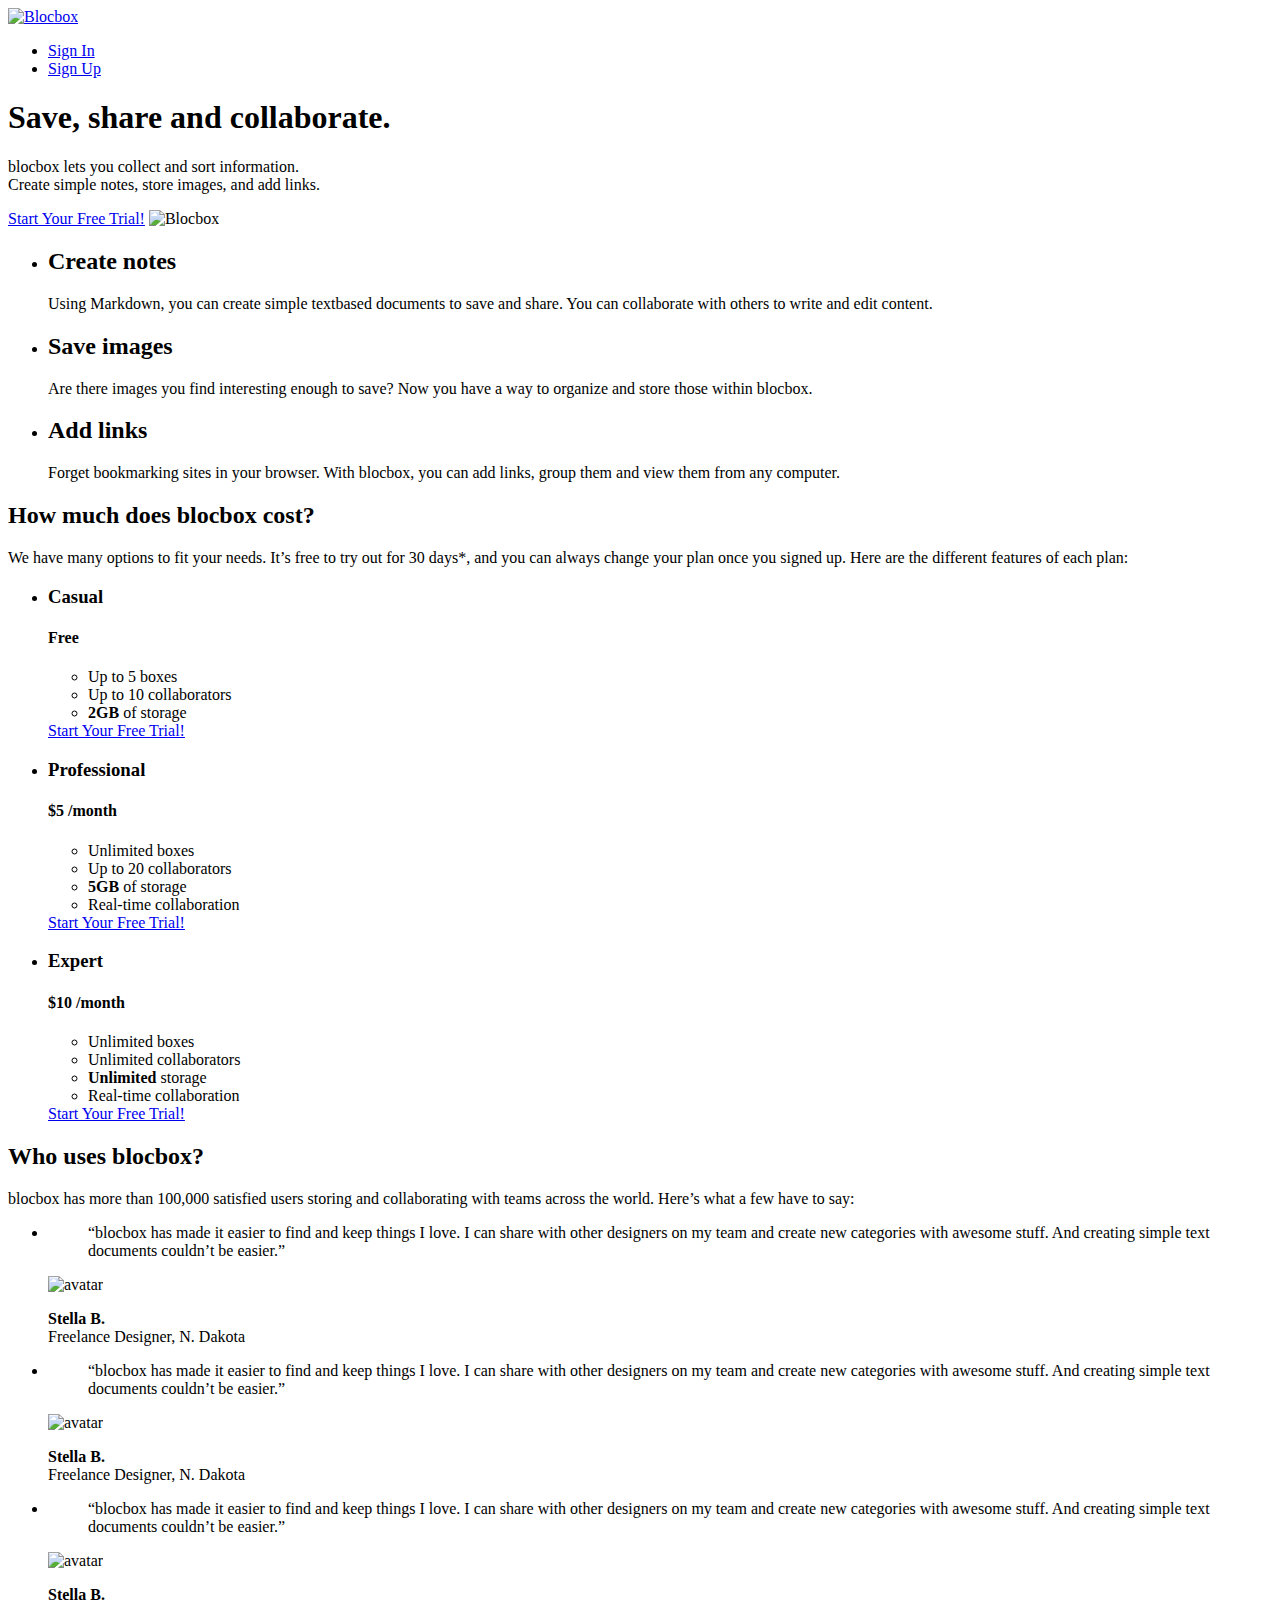
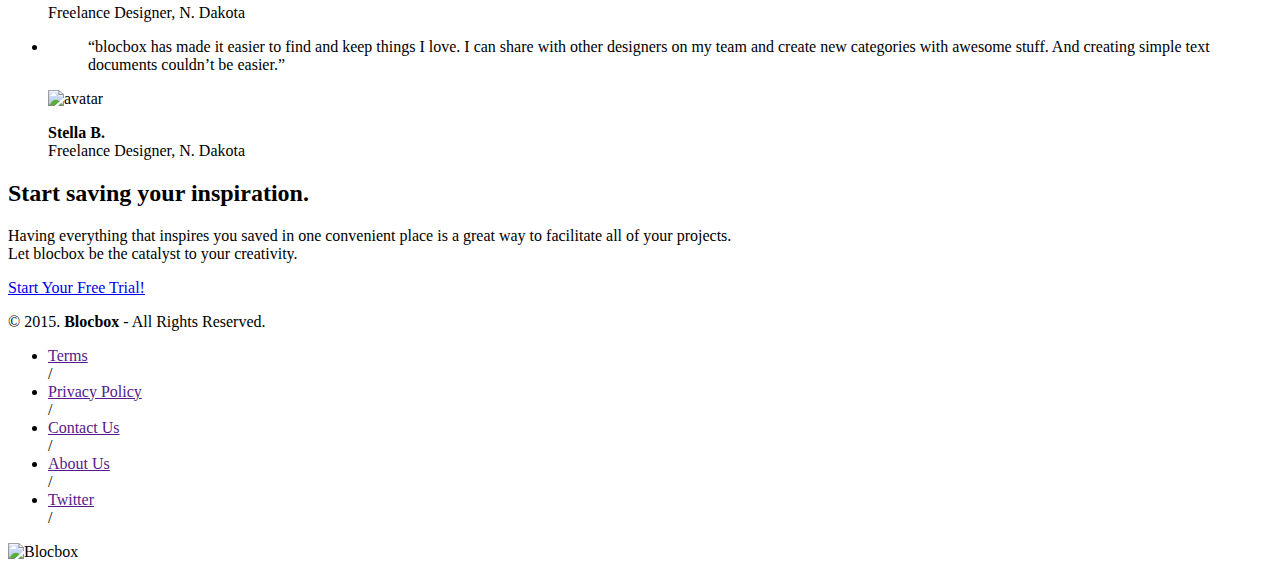
==== index.html @ 2944834a "Homepage HTML completed" ====
<!DOCTYPE html>
<html lang="en-us">
<head>
  <meta http-equiv="X-UA-Compatible" content="IE=Edge">
  <meta name="viewport" content="width=device-width, initial-scale=1">
  <meta charset="utf-8">
  <title>Save, share and collaborate | Blocbox</title>

  <!-- Google Fonts -->
  <link href="https://fonts.googleapis.com/css?family=Lato|Varela+Round" rel="stylesheet">
</head>
<body>
<!-- Hero -->
<header>
  <nav class="container">
    <div class="one-half">
      <a href="index.html" class="site-logo"><img src="images/site-logo.png" alt="Blocbox" /></a>
    </div>
    <div class="one-half">
      <ul>
        <li><a href="signin.html">Sign In</a></li>
        <li class="btn-outline"><a href="signup.html">Sign Up</a></li>
      </ul>
    </div>
  </nav>
 <div class="container hero">
  <h1>Save, share and collaborate.</h1>
  <p>blocbox lets you collect and sort information.<br/>Create simple notes, store images, and add links.</p>
  <a href="signup.html" class="btn">Start Your Free Trial!</a>
  <img src="images/dashboard.png" alt="Blocbox" />
</div>
</header>
<main role="main">

  <!-- Benefits -->
  <section class="benefits">
    <ul class="container">
      <li class="one-third">
        <h2>Create notes</h2>
        <p>Using Markdown, you can create simple textbased documents to save and share. You can collaborate with others to write and edit content.</p>
      </li>
      <li class="one-third">
        <h2>Save images</h2>
        <p>Are there images you find interesting enough to save? Now you have a way to organize and store those within blocbox.</p>
      </li>
      <li class="one-third">
        <h2>Add links</h2>
        <p>Forget bookmarking sites in your browser. With blocbox, you can add links, group them and view them from any computer.</p>
      </li>
    </ul>
  </section>

<!-- Pricing -->
<section class="pricing">
  <div class="container">
    <h2>How much does blocbox cost?</h2>
    <p>We have many options to fit your needs. It’s free to try out for 30 days*, and you can always change your plan once you signed up. Here are the different features of each plan:</p>
  </div>
  <ul class="container">
    <li class="one-third">
      <div class="box">
        <h3>Casual</h3>
        <h4>Free</h4>
        <ul>
          <li>Up to 5 boxes</li>
          <li>Up to 10 collaborators</li>
          <li><strong>2GB</strong> of storage</li>
        </ul>
        <a href="signup.html" class="btn">Start Your Free Trial!</a>
      </div>
    </li>
    <li class="one-third">
   <div class="box middle">
     <h3>Professional</h3>
     <h4><span>$</span>5 <span class="month">/month</span></h4>
     <ul>
       <li>Unlimited boxes</li>
       <li>Up to 20 collaborators</li>
       <li><strong>5GB</strong> of storage</li>
       <li>Real-time collaboration</li>
     </ul>
     <a href="signup.html" class="btn">Start Your Free Trial!</a>
   </div>
 </li>
 <li class="one-third">
   <div class="box">
     <h3>Expert</h3>
     <h4><span>$</span>10 <span class="month">/month</span></h4>
     <ul>
       <li>Unlimited boxes</li>
       <li>Unlimited collaborators</li>
       <li><strong>Unlimited</strong> storage</li>
       <li>Real-time collaboration</li>
     </ul>
     <a href="signup.html" class="btn">Start Your Free Trial!</a>
   </div>
 </li>
  </ul>
      </section>

<!-- Testimonials -->
<section class="testimonials">
  <div class="container">
    <h2>Who uses blocbox?</h2>
    <p>blocbox has more than 100,000 satisfied users storing and collaborating with teams across the world. Here’s what a few have to say:</p>
  </div>
  <ul class="container">
    <li class="one-fourth">
      <blockquote>“blocbox has made it easier to find and keep things I love. I can share with other designers on my team and create new categories with awesome stuff. And creating simple text documents couldn’t be easier.”</blockquote>
      <img src="https://s3.amazonaws.com/uifaces/faces/twitter/jsa/128.jpg" alt="avatar">
      <p class="name"><strong>Stella B.</strong><br/>Freelance Designer, N. Dakota</p>
    </li>
    <li class="one-fourth">
      <blockquote>“blocbox has made it easier to find and keep things I love. I can share with other designers on my team and create new categories with awesome stuff. And creating simple text documents couldn’t be easier.”</blockquote>
      <img src="https://s3.amazonaws.com/uifaces/faces/twitter/jsa/128.jpg" alt="avatar">
      <p class="name"><strong>Stella B.</strong><br/>Freelance Designer, N. Dakota</p>
    </li>
    <li class="one-fourth">
      <blockquote>“blocbox has made it easier to find and keep things I love. I can share with other designers on my team and create new categories with awesome stuff. And creating simple text documents couldn’t be easier.”</blockquote>
      <img src="https://s3.amazonaws.com/uifaces/faces/twitter/jsa/128.jpg" alt="avatar">
      <p class="name"><strong>Stella B.</strong><br/>Freelance Designer, N. Dakota</p>
    </li>
    <li class="one-fourth">
      <blockquote>“blocbox has made it easier to find and keep things I love. I can share with other designers on my team and create new categories with awesome stuff. And creating simple text documents couldn’t be easier.”</blockquote>
      <img src="https://s3.amazonaws.com/uifaces/faces/twitter/jsa/128.jpg" alt="avatar">
      <p class="name"><strong>Stella B.</strong><br/>Freelance Designer, N. Dakota</p>
    </li>
  </ul>
</section>

<!-- Call to Action -->
<section class="call to action">
  <div class="container">
    <h2>Start saving your inspiration.</h2>
    <p>Having everything that inspires you saved in one convenient place is a great way to facilitate all of your projects. <br/>Let blocbox be the catalyst to your creativity.</p>
  </div>
  <a href="signup.html" class="btn">Start Your Free Trial!</a>
</section>
</main>

<!-- Footer -->
<footer>
  <div class="container footer-nav-block">
    <div class="left-footer-block one-third">
      <p class="copyright-block">&copy; 2015. <strong>Blocbox</strong> - All Rights Reserved.</p>
    </div>
    <nav class="link-block middle-footer-block one-third">
      <ul>
        <li><a href="">Terms</a></li> /
        <li><a href="">Privacy Policy</a></li> /
        <li><a href="">Contact Us</a></li> /
        <li><a href="">About Us</a></li> /
        <li><a href="">Twitter</a></li> /
      </ul>
    </nav>
    <div class="right-footer-block one-third">
      <img class="logo" src="images/site-logo.png" alt="Blocbox" />
    </div>
  </div>
</footer>
</body>
</html>
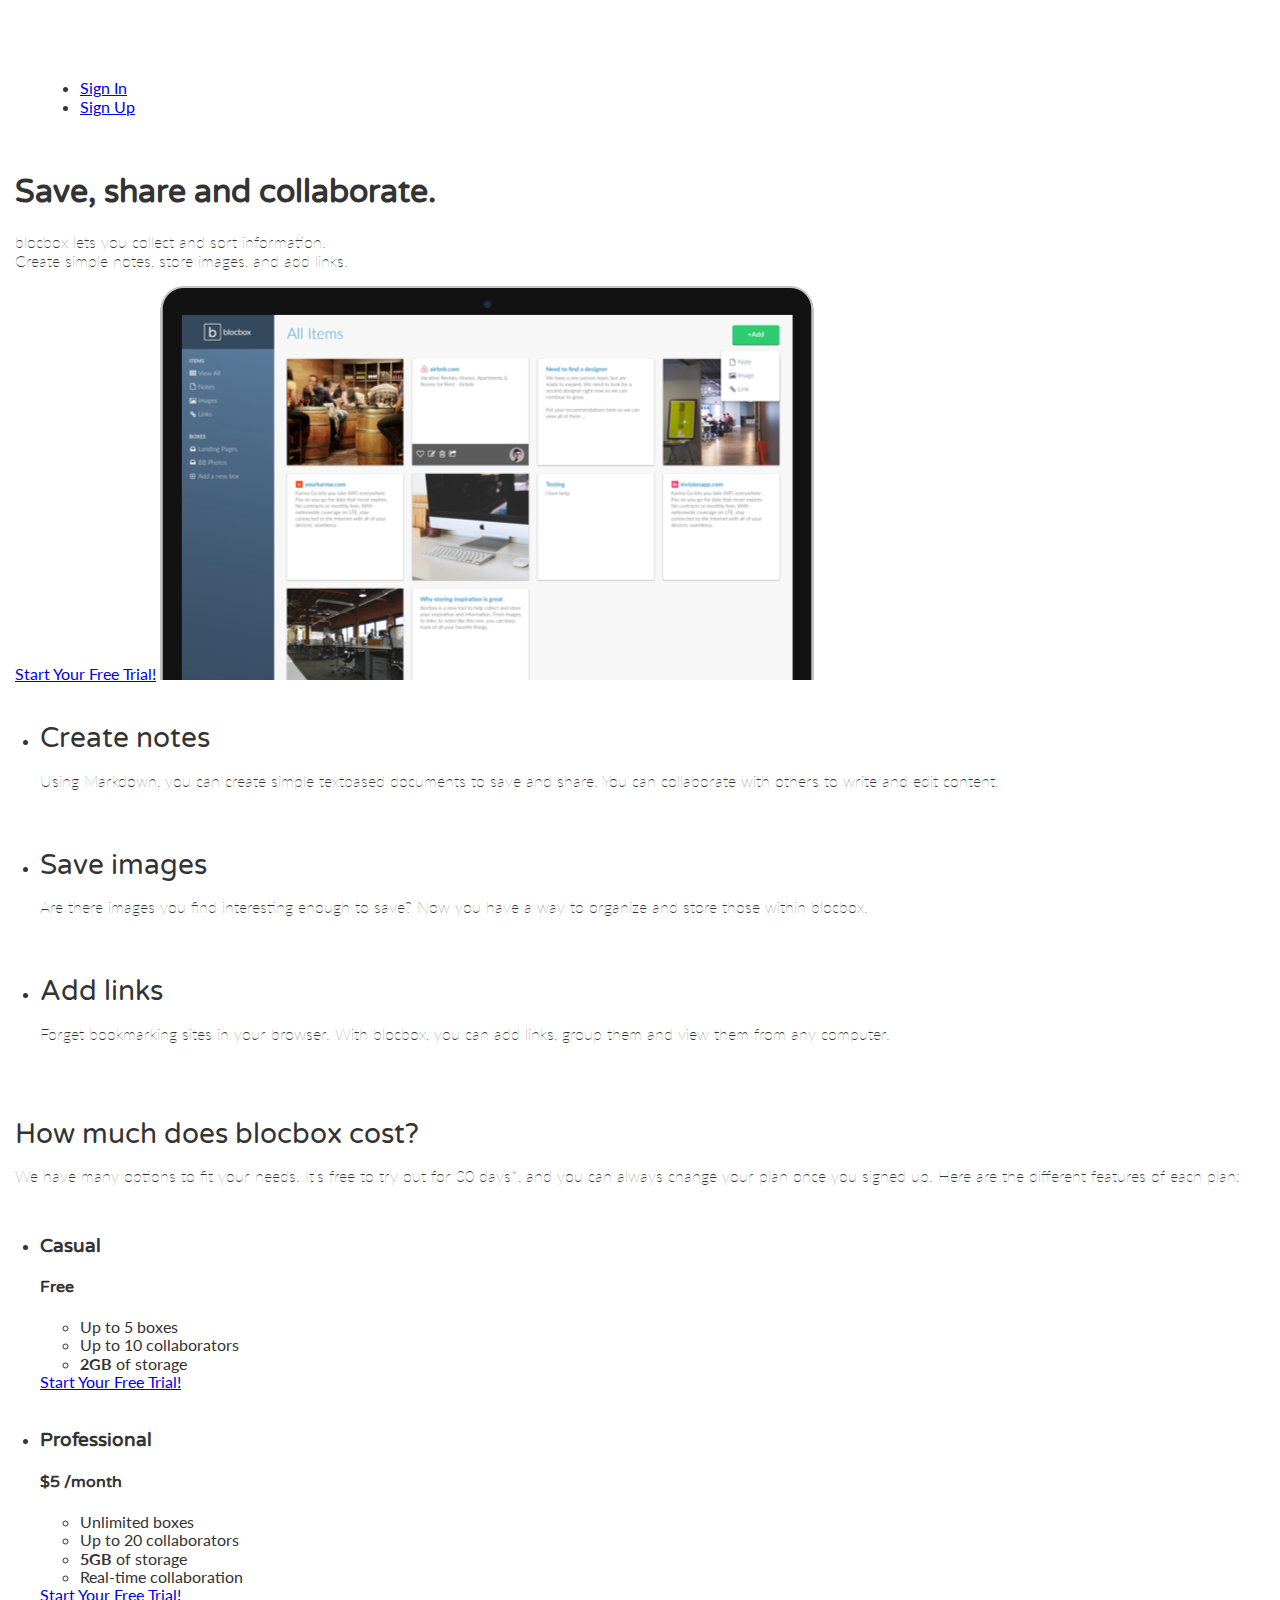
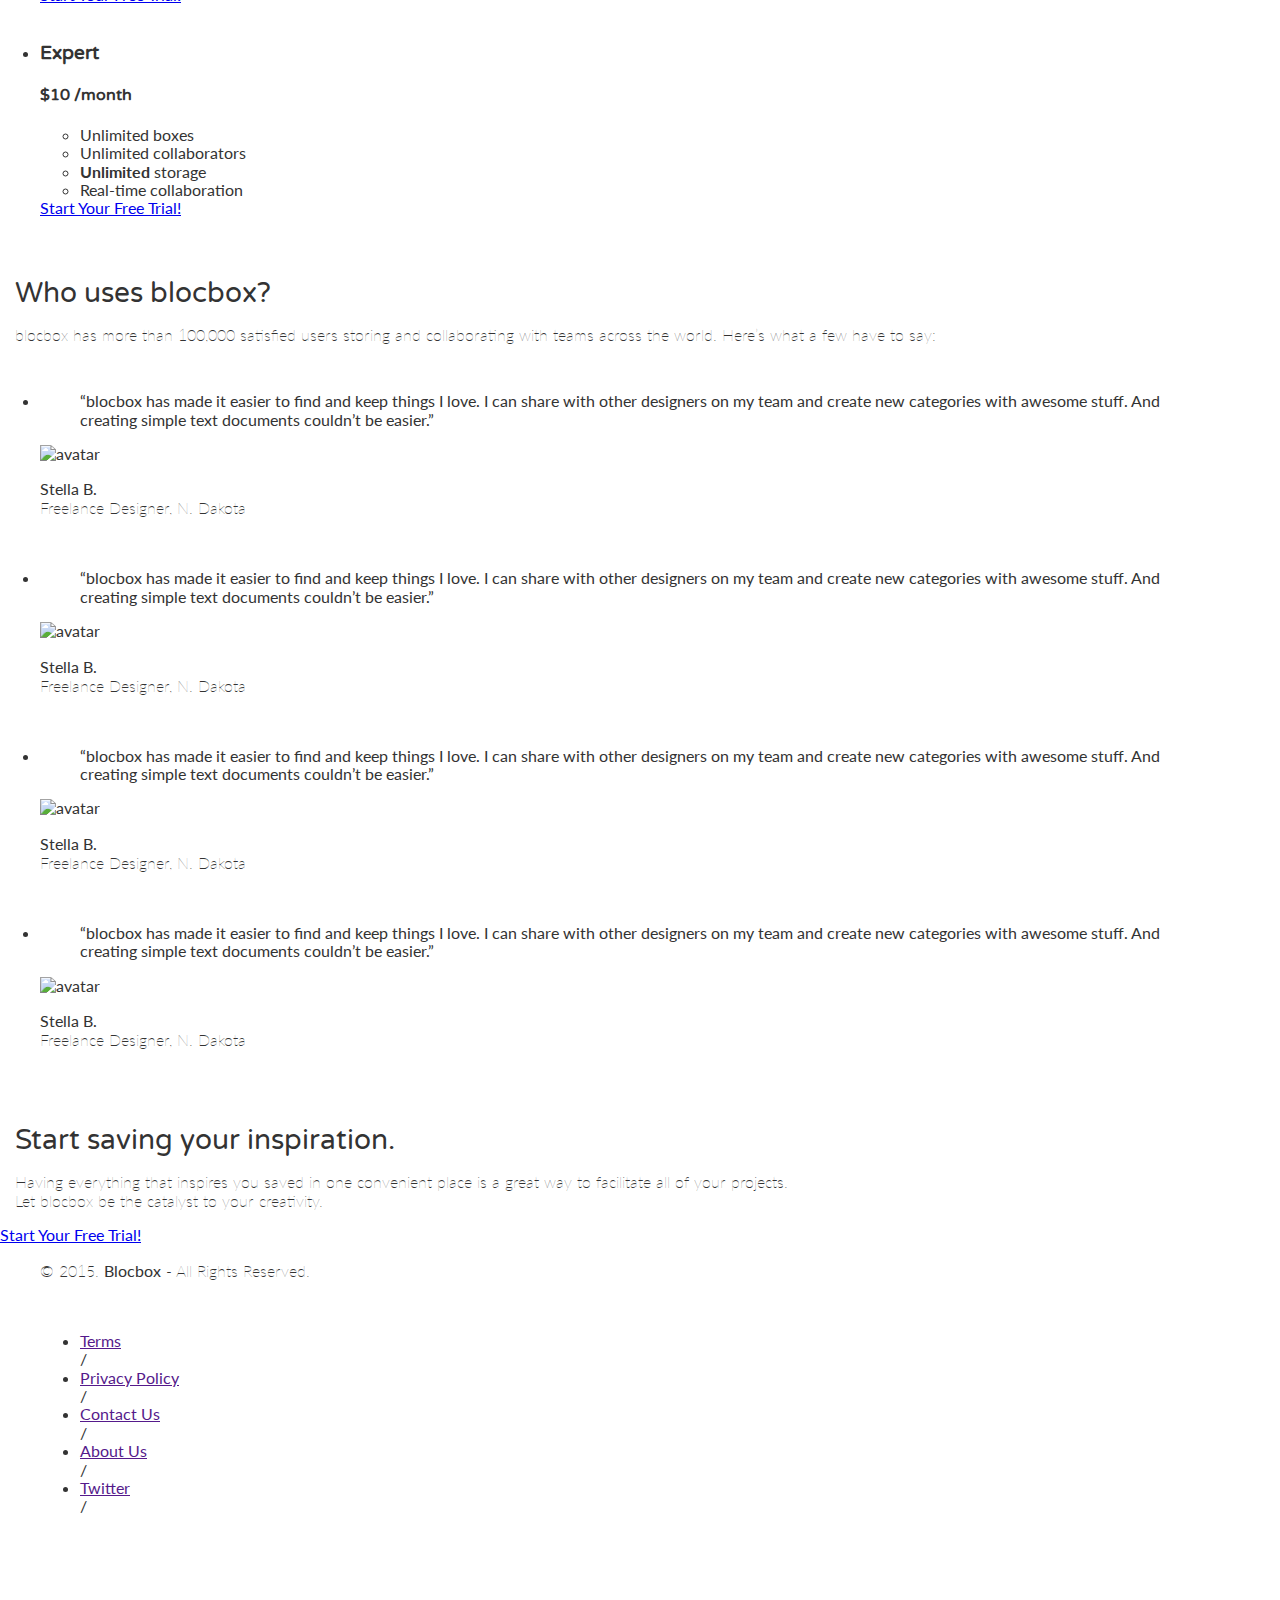
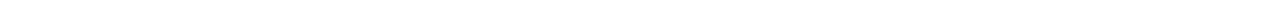
==== commit fc737783: "Merging gh-pages to master" ====
--- a/index.html
+++ b/index.html
@@ -8,8 +8,15 @@
 
   <!-- Google Fonts -->
   <link href="https://fonts.googleapis.com/css?family=Lato|Varela+Round" rel="stylesheet">
+
+  <!-- CSS -->
+  <link rel="stylesheet" href="css/normalize.css">
+  <link rel="stylesheet" href="css/style.css">
+  <link rel="stylesheet" href="css/font-awesome.css">
+
 </head>
 <body>
+
 <!-- Hero -->
 <header>
   <nav class="container">
--- a/css/style.css
+++ b/css/style.css
@@ -0,0 +1,44 @@
+html, body {
+  overflow-x: hidden;
+}
+body {
+  font-family: "Lato", Helvetica, Arial, sans-serif;
+  color: #333333;
+}
+h1, h2, h3, h4, h5, h6 {
+  font-family: "Varela Round", Helvetica, Arial, sans-serif;
+}
+h2 {
+  font-size: 28px;
+  font-weight: normal;
+  margin-bottom: 5px;
+}
+p {
+  font-size: 16px;
+  line-height: 19px;
+  font-weight: 100;
+}
+
+/* GRID */
+.container {
+  margin-right: auto;
+  margin-left: auto;
+  padding-left: 15px;
+  padding-right: 15px;
+  position: relative;
+}
+.container:before,
+.container:after {
+  content: " ";
+  display: table;
+}
+.container:after {
+  clear: both;
+}
+.one-half, .one-third, .one-fourth {
+  width: 96%;
+  float: left;
+  position: relative;
+  min-height: 1px;
+  margin: 0 2% 20px;
+}
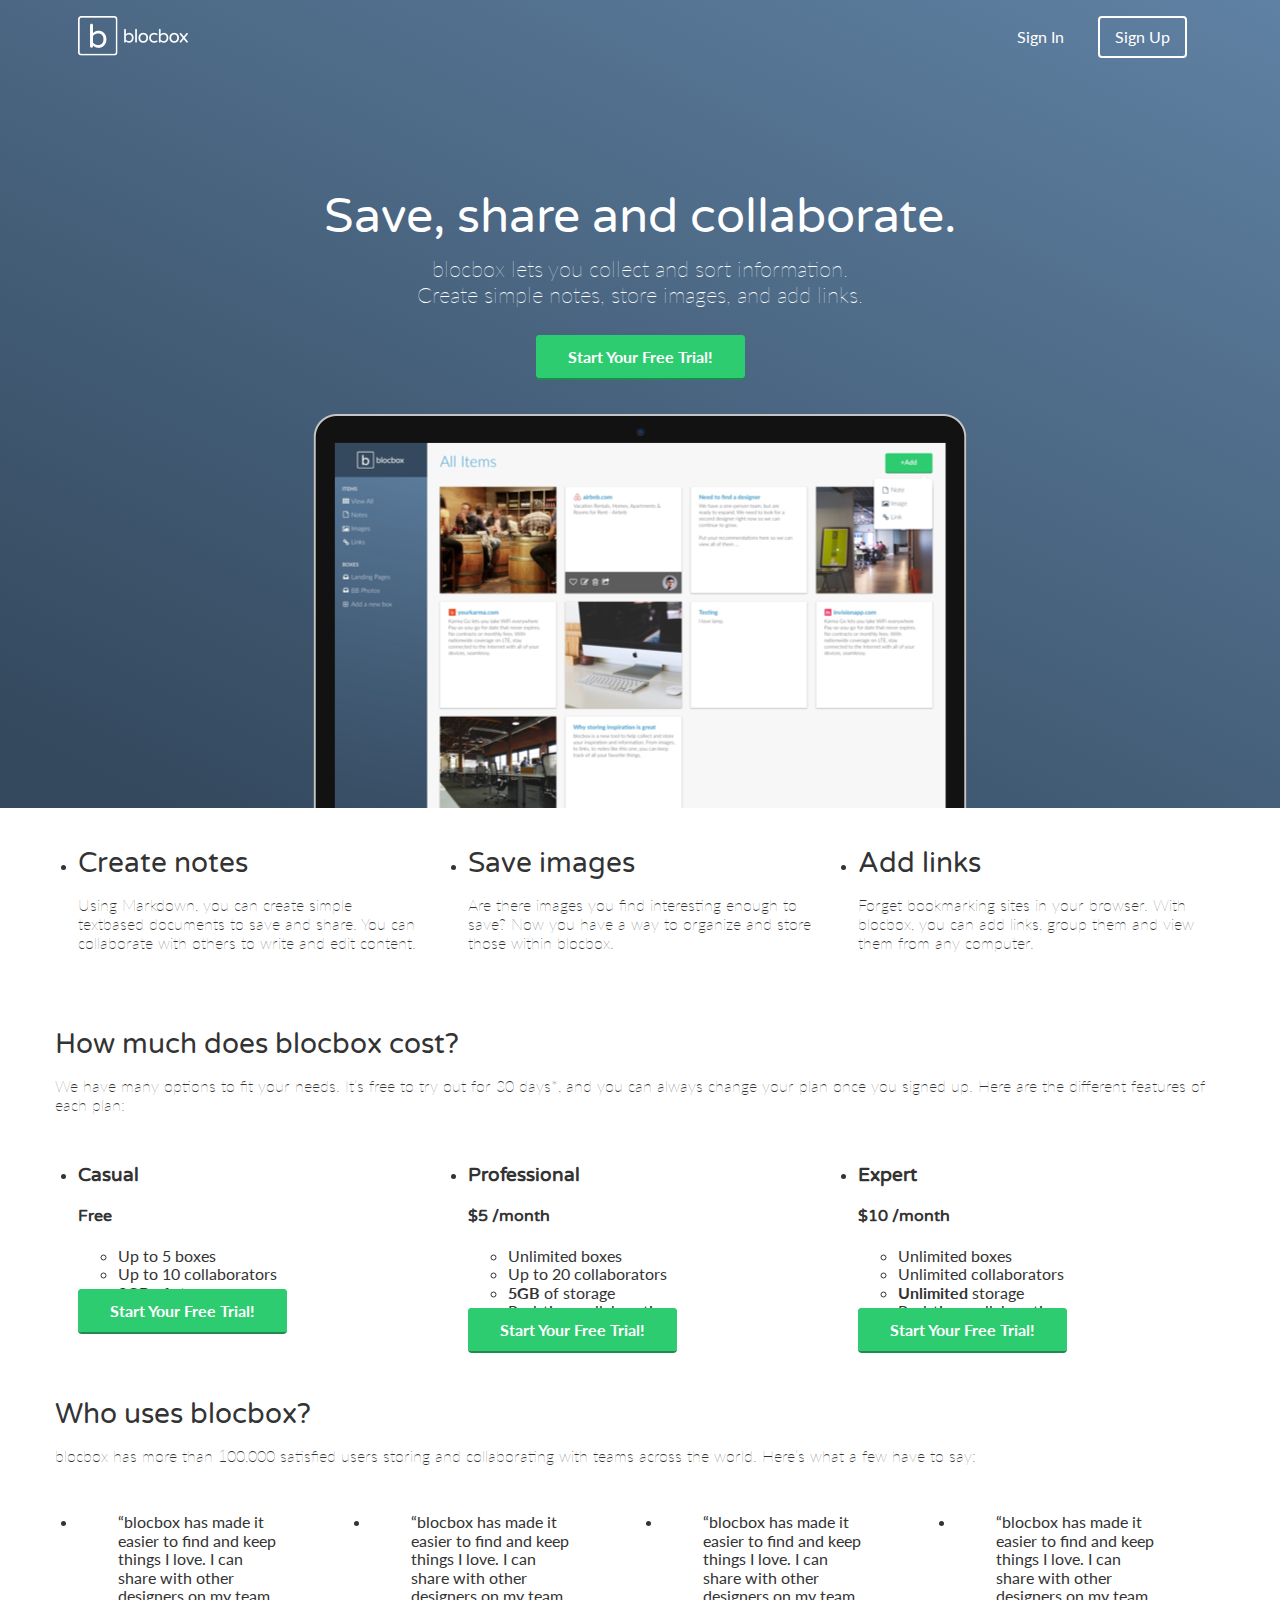
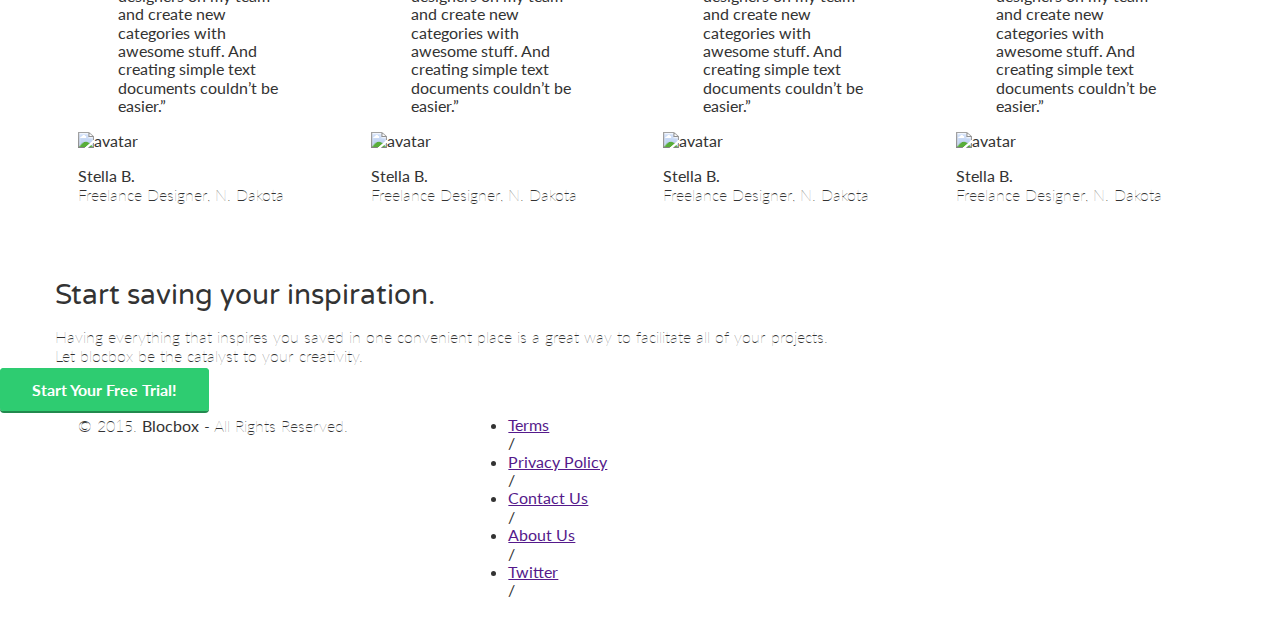
==== commit 5adeb6b2: "storing for now" ====
--- a/index.html
+++ b/index.html
@@ -13,6 +13,7 @@
   <link rel="stylesheet" href="css/normalize.css">
   <link rel="stylesheet" href="css/style.css">
   <link rel="stylesheet" href="css/font-awesome.css">
+  <link rel="stylesheet" href="css/animate.css">
 
 </head>
 <body>
@@ -31,7 +32,7 @@
     </div>
   </nav>
  <div class="container hero">
-  <h1>Save, share and collaborate.</h1>
+  <h1 class="animated fadeIn">Save, share and collaborate.</h1>
   <p>blocbox lets you collect and sort information.<br/>Create simple notes, store images, and add links.</p>
   <a href="signup.html" class="btn">Start Your Free Trial!</a>
   <img src="images/dashboard.png" alt="Blocbox" />
--- a/css/style.css
+++ b/css/style.css
@@ -27,12 +27,12 @@
   padding-right: 15px;
   position: relative;
 }
-.container:before,
-.container:after {
+.container::before,
+.container::after {
   content: " ";
   display: table;
 }
-.container:after {
+.container::after {
   clear: both;
 }
 .one-half, .one-third, .one-fourth {
@@ -42,3 +42,100 @@
   min-height: 1px;
   margin: 0 2% 20px;
 }
+@media (min-width: 320) {
+  .container {
+    width: 312px;
+  }
+}
+@media (min-width: 768px) {
+  .container {
+    width: 750px;
+  }
+}
+@media (min-width: 992px) {
+  .container {
+    width: 970px;
+  }
+  .one-half {
+    width: 46%;
+  }
+  .one-third {
+    width: 29.33333%;
+  }
+  .one-fourth {
+    width: 21%;
+  }
+}
+@media (min-width: 1200px) {
+  .container {
+    width: 1170px;
+  }
+}
+
+/* HEADER */
+header{
+  color: #fff;
+  background: #34495E;
+  background-image: linear-gradient(206deg, #5F81A3 0%, #34495E 94%);
+}
+header nav {
+  padding: 1em 0;
+}
+header nav ul {
+  display: inline;
+  text-align: right;
+  float: right;
+  margin: 0;
+}
+header nav ul > li {
+  list-style-type: none;
+  display: inline-block;
+  margin: 0 15px;
+}
+header nav ul > li.btn-outline {
+  padding: 10px 15px;
+  border: 2px solid #fff;
+  border-radius: 4px;
+}
+header nav ul > li.btn-outline:hover {
+  background: #fff;
+}
+header nav ul > li > a {
+  color: #fff;
+  text-decoration: none;
+}
+header nav ul > li.btn-outline:hover > a {
+  color: #34495e
+}
+header .hero {
+   text-align: center;
+   display:block;
+   position: relative;
+ }
+ header .hero h1 {
+   font-size:48px;
+   font-weight: normal;
+   margin:95px 0 0;
+ }
+ header .hero p {
+   font-size: 22px;
+   line-height: 26px;
+   font-weight: 100;
+   margin:10px 0 40px;
+ }
+ header .hero img {
+   display: block;
+   margin:3em auto 0;
+ }
+
+ /* BUTTONS */
+ .btn {
+   border-radius: 4px;
+   color: #fff;
+   font-weight: 700;
+   text-decoration: none;
+   padding: 10px 30px;
+   background: #2ecc71;
+   border: 2px solid #2ecc71;
+   box-shadow: 0px 2px 0px 0px #22894e;
+ }
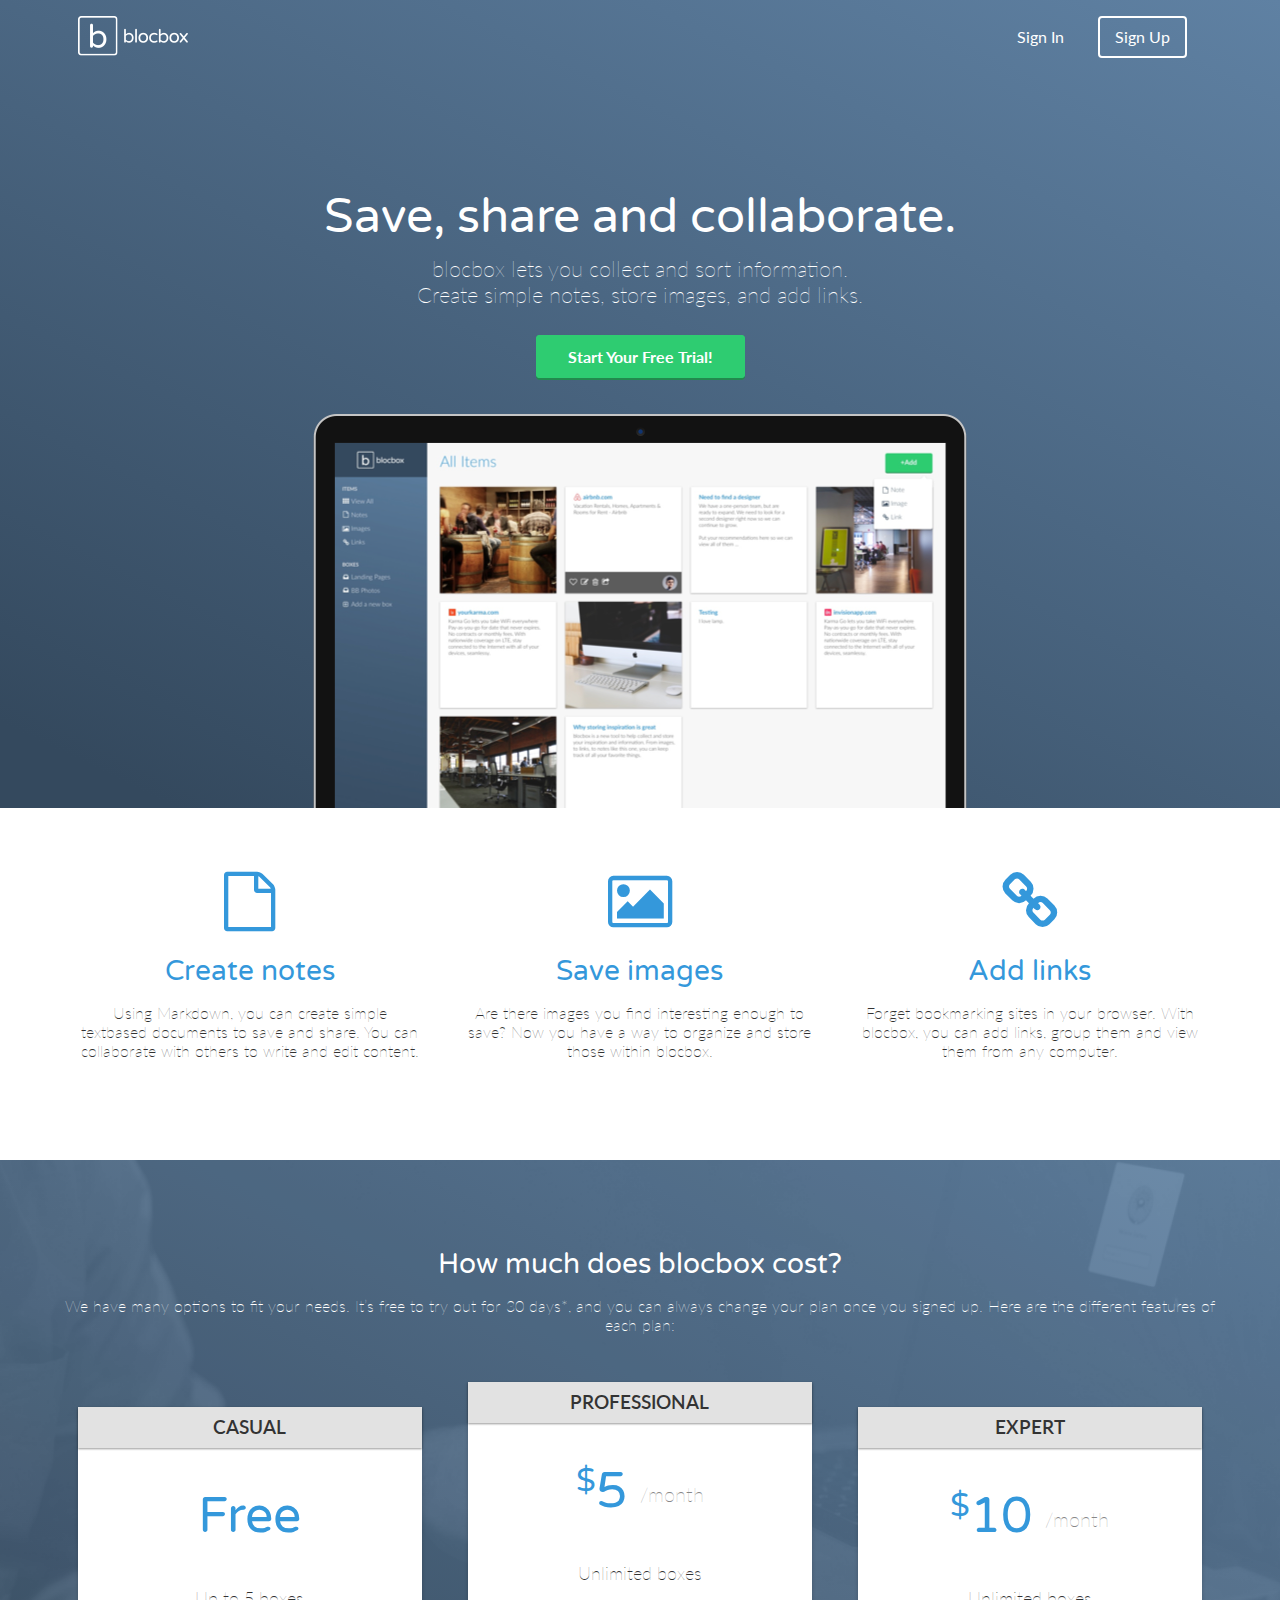
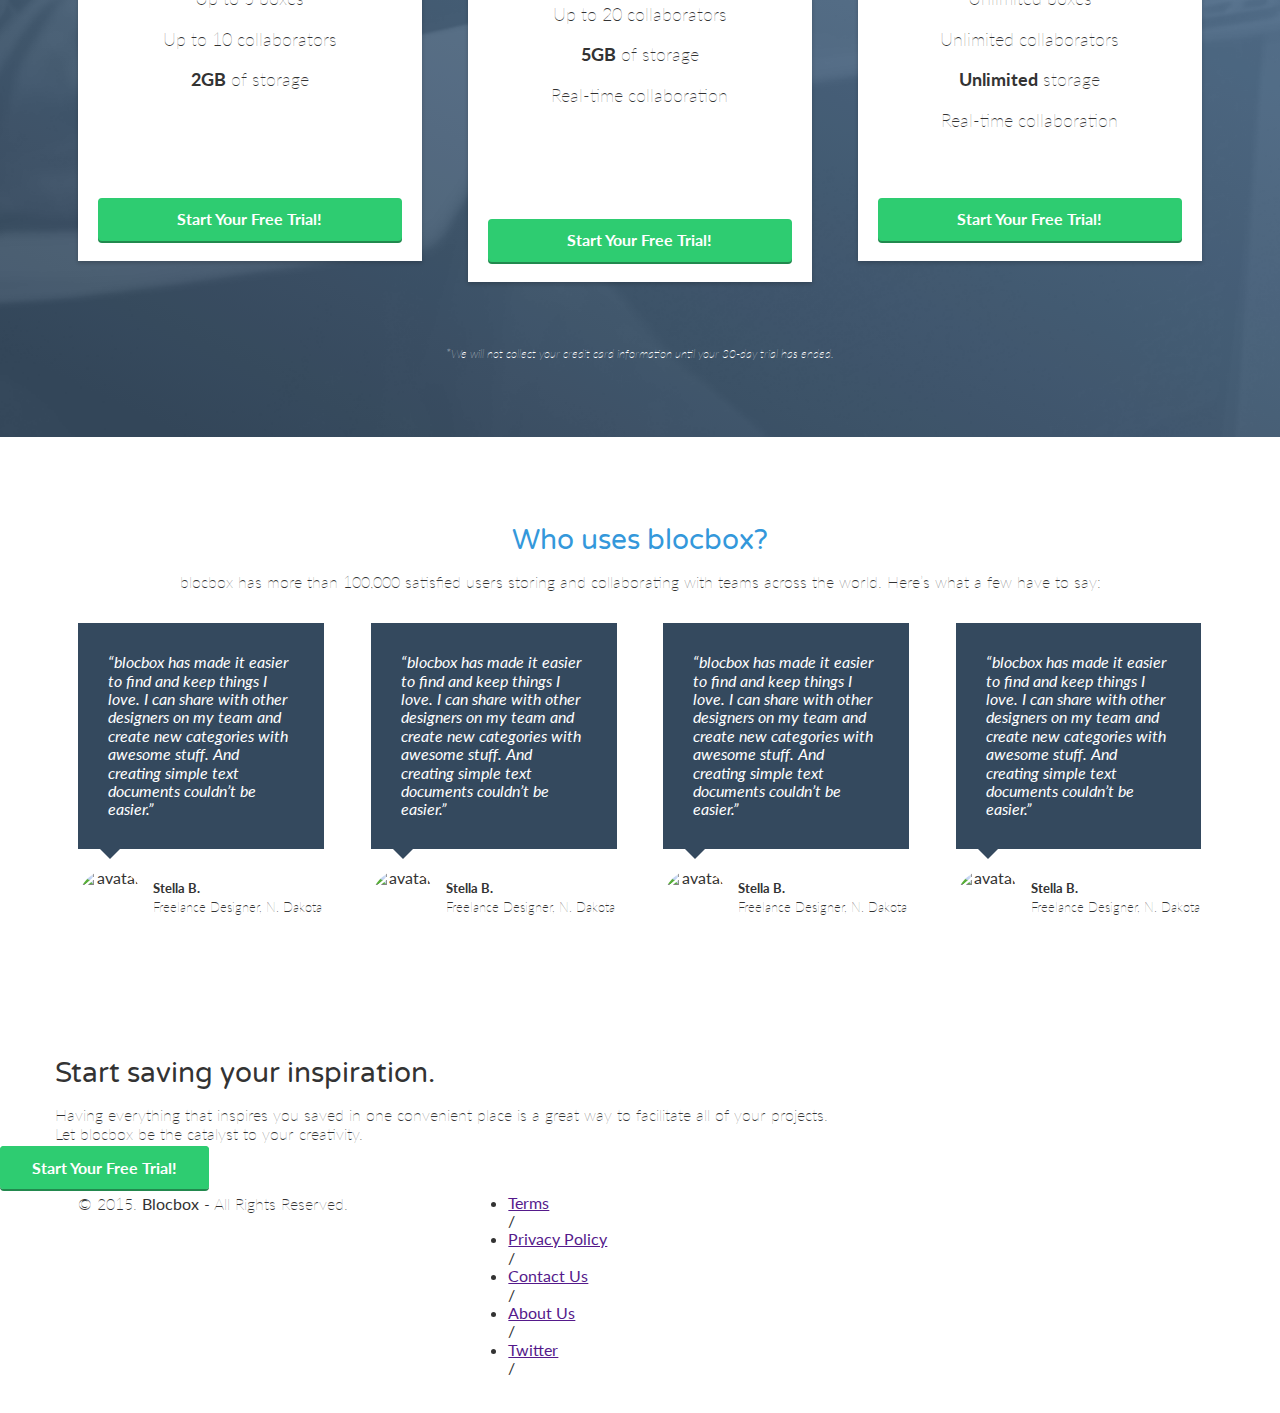
==== commit 096552b5: "Checkpoint 30 completed" ====
--- a/index.html
+++ b/index.html
@@ -21,10 +21,10 @@
 <!-- Hero -->
 <header>
   <nav class="container">
-    <div class="one-half">
+    <div class="one-half logo">
       <a href="index.html" class="site-logo"><img src="images/site-logo.png" alt="Blocbox" /></a>
     </div>
-    <div class="one-half">
+    <div class="one-half account">
       <ul>
         <li><a href="signin.html">Sign In</a></li>
         <li class="btn-outline"><a href="signup.html">Sign Up</a></li>
@@ -44,14 +44,17 @@
   <section class="benefits">
     <ul class="container">
       <li class="one-third">
+        <i class="fa fa-file-o" aria-hidden="true"></i>
         <h2>Create notes</h2>
         <p>Using Markdown, you can create simple textbased documents to save and share. You can collaborate with others to write and edit content.</p>
       </li>
       <li class="one-third">
+        <i class="fa fa-picture-o" aria-hidden="true"></i>
         <h2>Save images</h2>
         <p>Are there images you find interesting enough to save? Now you have a way to organize and store those within blocbox.</p>
       </li>
       <li class="one-third">
+        <i class="fa fa-link" aria-hidden="true"></i>
         <h2>Add links</h2>
         <p>Forget bookmarking sites in your browser. With blocbox, you can add links, group them and view them from any computer.</p>
       </li>
@@ -72,7 +75,7 @@
         <ul>
           <li>Up to 5 boxes</li>
           <li>Up to 10 collaborators</li>
-          <li><strong>2GB</strong> of storage</li>
+          <li><span class="bold">2GB</span> of storage</li>
         </ul>
         <a href="signup.html" class="btn">Start Your Free Trial!</a>
       </div>
@@ -84,7 +87,7 @@
      <ul>
        <li>Unlimited boxes</li>
        <li>Up to 20 collaborators</li>
-       <li><strong>5GB</strong> of storage</li>
+       <li><span class="bold">5GB</span> of storage</li>
        <li>Real-time collaboration</li>
      </ul>
      <a href="signup.html" class="btn">Start Your Free Trial!</a>
@@ -97,13 +100,16 @@
      <ul>
        <li>Unlimited boxes</li>
        <li>Unlimited collaborators</li>
-       <li><strong>Unlimited</strong> storage</li>
+       <li><span class="bold">Unlimited</span> storage</li>
        <li>Real-time collaboration</li>
      </ul>
      <a href="signup.html" class="btn">Start Your Free Trial!</a>
    </div>
  </li>
   </ul>
+  <div class="container">
+    <p class="small">*We will not collect your credit card information until your 30-day trial has ended.</p>
+  </div>
       </section>
 
 <!-- Testimonials -->
@@ -116,28 +122,28 @@
     <li class="one-fourth">
       <blockquote>“blocbox has made it easier to find and keep things I love. I can share with other designers on my team and create new categories with awesome stuff. And creating simple text documents couldn’t be easier.”</blockquote>
       <img src="https://s3.amazonaws.com/uifaces/faces/twitter/jsa/128.jpg" alt="avatar">
-      <p class="name"><strong>Stella B.</strong><br/>Freelance Designer, N. Dakota</p>
+      <p class="name"><span class="bold">Stella B.</span><br/>Freelance Designer, N. Dakota</p>
     </li>
     <li class="one-fourth">
       <blockquote>“blocbox has made it easier to find and keep things I love. I can share with other designers on my team and create new categories with awesome stuff. And creating simple text documents couldn’t be easier.”</blockquote>
       <img src="https://s3.amazonaws.com/uifaces/faces/twitter/jsa/128.jpg" alt="avatar">
-      <p class="name"><strong>Stella B.</strong><br/>Freelance Designer, N. Dakota</p>
+      <p class="name"><span class="bold">Stella B.</span><br/>Freelance Designer, N. Dakota</p>
     </li>
     <li class="one-fourth">
       <blockquote>“blocbox has made it easier to find and keep things I love. I can share with other designers on my team and create new categories with awesome stuff. And creating simple text documents couldn’t be easier.”</blockquote>
       <img src="https://s3.amazonaws.com/uifaces/faces/twitter/jsa/128.jpg" alt="avatar">
-      <p class="name"><strong>Stella B.</strong><br/>Freelance Designer, N. Dakota</p>
+      <p class="name"><span class="bold">Stella B.</span><br/>Freelance Designer, N. Dakota</p>
     </li>
     <li class="one-fourth">
       <blockquote>“blocbox has made it easier to find and keep things I love. I can share with other designers on my team and create new categories with awesome stuff. And creating simple text documents couldn’t be easier.”</blockquote>
       <img src="https://s3.amazonaws.com/uifaces/faces/twitter/jsa/128.jpg" alt="avatar">
-      <p class="name"><strong>Stella B.</strong><br/>Freelance Designer, N. Dakota</p>
+      <p class="name"><span class="bold">Stella B.</span><br/>Freelance Designer, N. Dakota</p>
     </li>
   </ul>
 </section>
 
 <!-- Call to Action -->
-<section class="call to action">
+<section class="call-to-action">
   <div class="container">
     <h2>Start saving your inspiration.</h2>
     <p>Having everything that inspires you saved in one convenient place is a great way to facilitate all of your projects. <br/>Let blocbox be the catalyst to your creativity.</p>
--- a/css/style.css
+++ b/css/style.css
@@ -42,15 +42,36 @@
   min-height: 1px;
   margin: 0 2% 20px;
 }
-@media (min-width: 320) {
+@media (min-width: 320px) {
   .container {
     width: 312px;
   }
+  header .logo {
+    text-align: center;
+  }
+  header .account {
+    text-align: center;
+  }
+    header .account ul {
+      float: none;
+    }
 }
 @media (min-width: 768px) {
   .container {
     width: 750px;
   }
+  .one-half {
+    width: 46%;
+  }
+  header .logo {
+    text-align: left;
+  }
+  header .account {
+    text-align: left;
+  }
+    header .account ul {
+      float: right;
+    }
 }
 @media (min-width: 992px) {
   .container {
@@ -126,6 +147,7 @@
  header .hero img {
    display: block;
    margin:3em auto 0;
+   max-width: 100%;
  }
 
  /* BUTTONS */
@@ -139,3 +161,158 @@
    border: 2px solid #2ecc71;
    box-shadow: 0px 2px 0px 0px #22894e;
  }
+
+ /* BENEFITS */
+ .benefits {
+   text-align: center;
+   display: block;
+   position: relative;
+ }
+ .benefits ul {
+   margin: 0 auto;
+   padding: 4em 0;
+ }
+ .benefits ul li {
+   list-style-type: none;
+   display: inline-block;
+ }
+ .benefits i {
+   color: #3498db;
+   font-size: 60px;
+   margin: 0;
+   vertical-align: middle;
+ }
+ .benefits h2 {
+   color: #3498db;
+ }
+
+/* PRICING */
+.pricing {
+  background: #34495e url("../images/background.png") top center no-repeat;
+  background: url("../images/background.png") top center no-repeat, linear-gradient(206deg, #5f81a3 0%, #34495e 94%);
+  background-size: cover;
+  text-align: center;
+  padding: 4em 0;
+}
+.pricing h2, .pricing p {
+  color: #fff;
+}
+.pricing ul {
+  margin: 0 auto;
+  padding: 2em 0;
+}
+.pricing ul li {
+  list-style-type: none;
+}
+.box {
+  padding: 0 15px 15px;
+  background: #fff;
+  box-shadow: 0px 2px 4px 0px rgba(0, 0, 0, 0.2);
+  min-height: 439px;
+  position: relative;
+  margin-top: 25px;
+}
+.box.middle {
+  min-height: 485px;
+  margin-top: 0px;
+}
+.box h3 {
+  font-family: "Lato", Helvetica, Arial, sans-serif;
+  font-weight: 600;
+  text-transform: uppercase;
+  background: #e2e2e2;
+  box-shadow: 0px 1px 2px 0px rgba(0,0,0,0.4);
+  left: 0;
+  right: 0;
+  top: 0;
+  text-align: center;
+  margin: 0 -15px 40px;
+  padding: 10px 0;
+}
+.box h4 {
+  font-size: 50px;
+  font-weight: normal;
+  margin: 40px 0 10px;
+  color: #3498db;
+}
+.box h4 span {
+  font-size: 32px;
+  vertical-align: top;
+}
+.box h4 span.month {
+  font-family: "Lato", Helvetica, Arial, sans-serif;
+  font-weight: 100;
+  color: #888;
+  font-size: 20px;
+  vertical-align: middle;
+}
+.box ul li {
+  font-size: 18px;
+  margin-bottom: 20px;
+  font-weight: 100;
+}
+span.bold {
+  font-weight: bold;
+}
+.box .btn {
+  position: absolute;
+  bottom: 20px;
+  left: 20px;
+  right: 20px;
+}
+.small {
+  font-size: 12px;
+  color: #fff;
+  line-height: 15px;
+  font-style: italic;
+}
+
+/* TESTIMONIALS */
+.testimonials {
+  padding: 4em 0;
+  text-align: center;
+}
+.testimonials h2 {
+  color: #3498db;
+}
+.testimonials ul li {
+  list-style-type: none;
+}
+.testimonials blockquote {
+  color: #fff;
+  text-align: left;
+  font-style: italic;
+  background: #34495e;
+  position: relative;
+  padding: 30px;
+  width: auto;
+  margin: 0;
+}
+.testimonials blockquote::after {
+  top: 100%;
+  left: 13%;
+  border: solid transparent;
+  content: " ";
+  height: 0;
+  width: 0;
+  position: absolute;
+  pointer-events: none;
+  border-top-color: #34495e;
+  border-width: 10px;
+  margin-left: -10px;
+}
+.testimonials img {
+  height: 65px;
+  width: 65px;
+  border-radius: 50%;
+  float: left;
+  display: inline-block;
+  margin: 20px 10px 0 0;
+}
+.testimonials p.name {
+  float: left;
+  display: inline-block;
+  text-align: left;
+  font-size: 13px;
+  margin-top: 30px;
+}
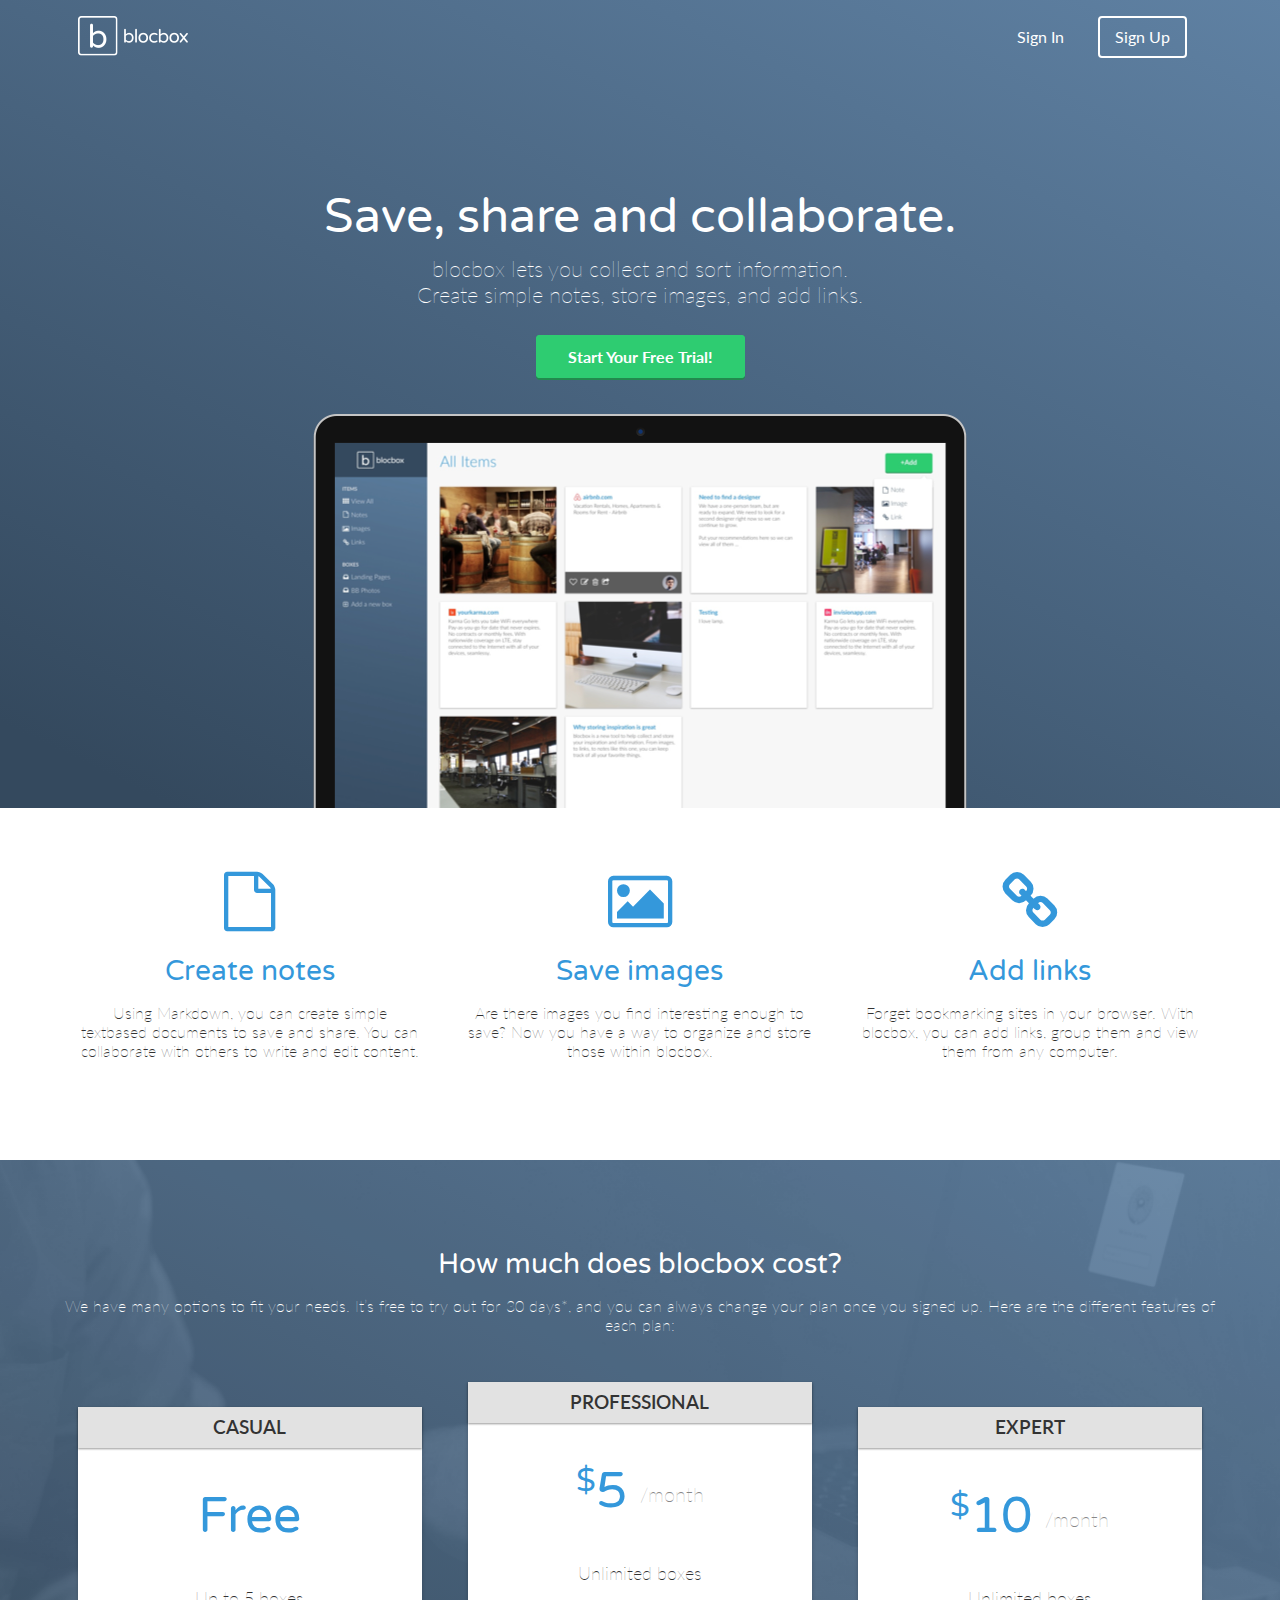
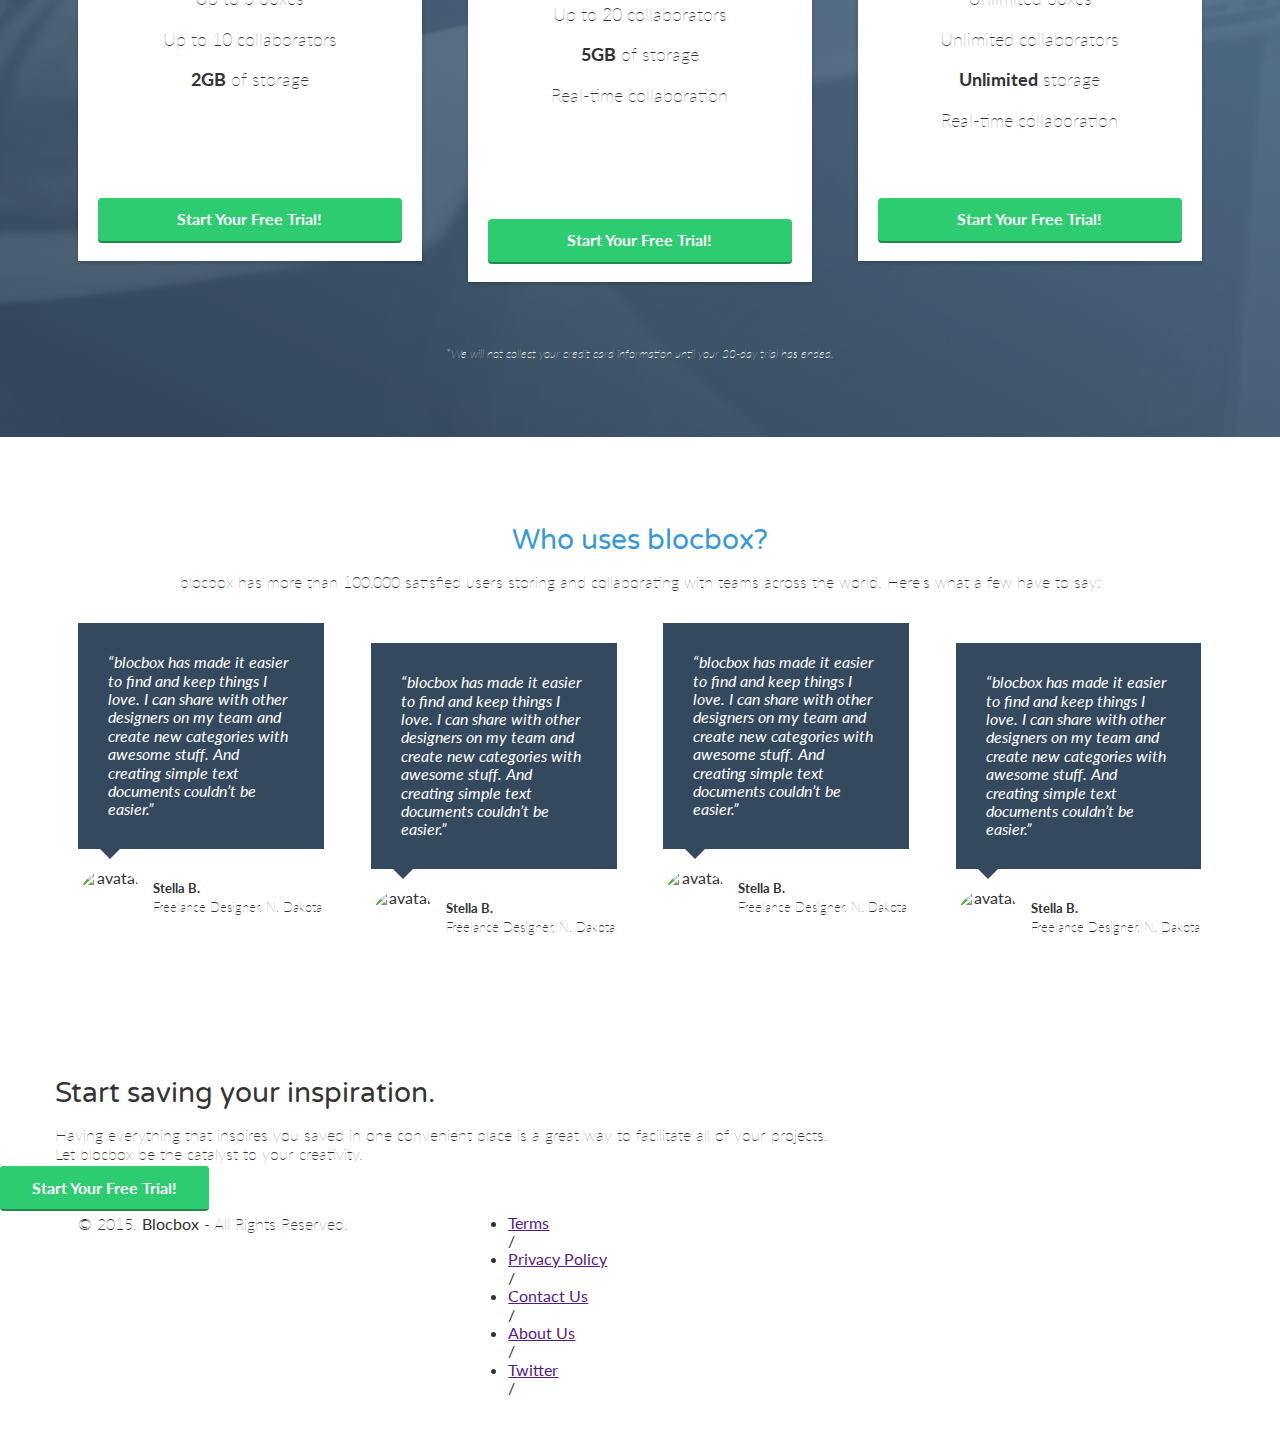
==== commit cbd1ff48: "Homepage styling completed" ====
--- a/index.html
+++ b/index.html
@@ -124,7 +124,7 @@
       <img src="https://s3.amazonaws.com/uifaces/faces/twitter/jsa/128.jpg" alt="avatar">
       <p class="name"><span class="bold">Stella B.</span><br/>Freelance Designer, N. Dakota</p>
     </li>
-    <li class="one-fourth">
+    <li class="one-fourth stagger">
       <blockquote>“blocbox has made it easier to find and keep things I love. I can share with other designers on my team and create new categories with awesome stuff. And creating simple text documents couldn’t be easier.”</blockquote>
       <img src="https://s3.amazonaws.com/uifaces/faces/twitter/jsa/128.jpg" alt="avatar">
       <p class="name"><span class="bold">Stella B.</span><br/>Freelance Designer, N. Dakota</p>
@@ -134,7 +134,7 @@
       <img src="https://s3.amazonaws.com/uifaces/faces/twitter/jsa/128.jpg" alt="avatar">
       <p class="name"><span class="bold">Stella B.</span><br/>Freelance Designer, N. Dakota</p>
     </li>
-    <li class="one-fourth">
+    <li class="one-fourth stagger">
       <blockquote>“blocbox has made it easier to find and keep things I love. I can share with other designers on my team and create new categories with awesome stuff. And creating simple text documents couldn’t be easier.”</blockquote>
       <img src="https://s3.amazonaws.com/uifaces/faces/twitter/jsa/128.jpg" alt="avatar">
       <p class="name"><span class="bold">Stella B.</span><br/>Freelance Designer, N. Dakota</p>
--- a/css/style.css
+++ b/css/style.css
@@ -316,3 +316,6 @@
   font-size: 13px;
   margin-top: 30px;
 }
+.stagger {
+  padding-top: 20px;
+}
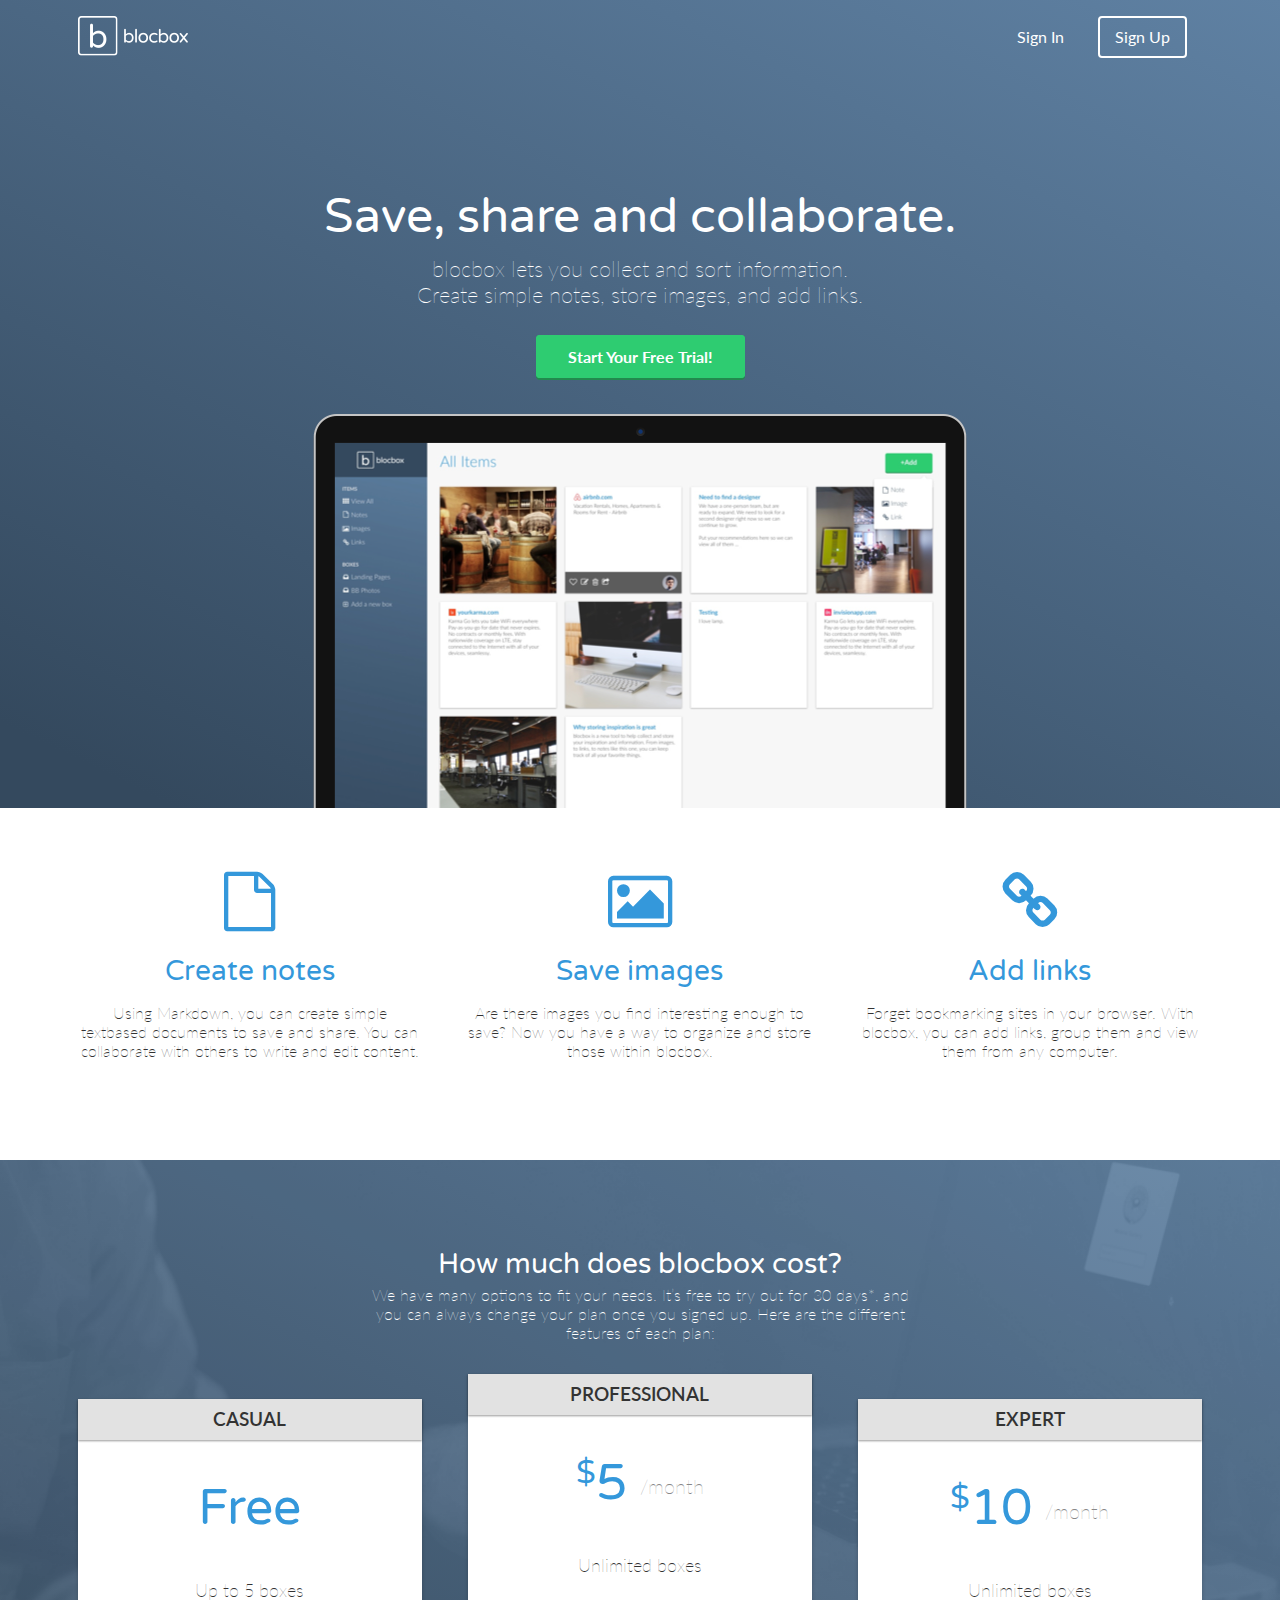
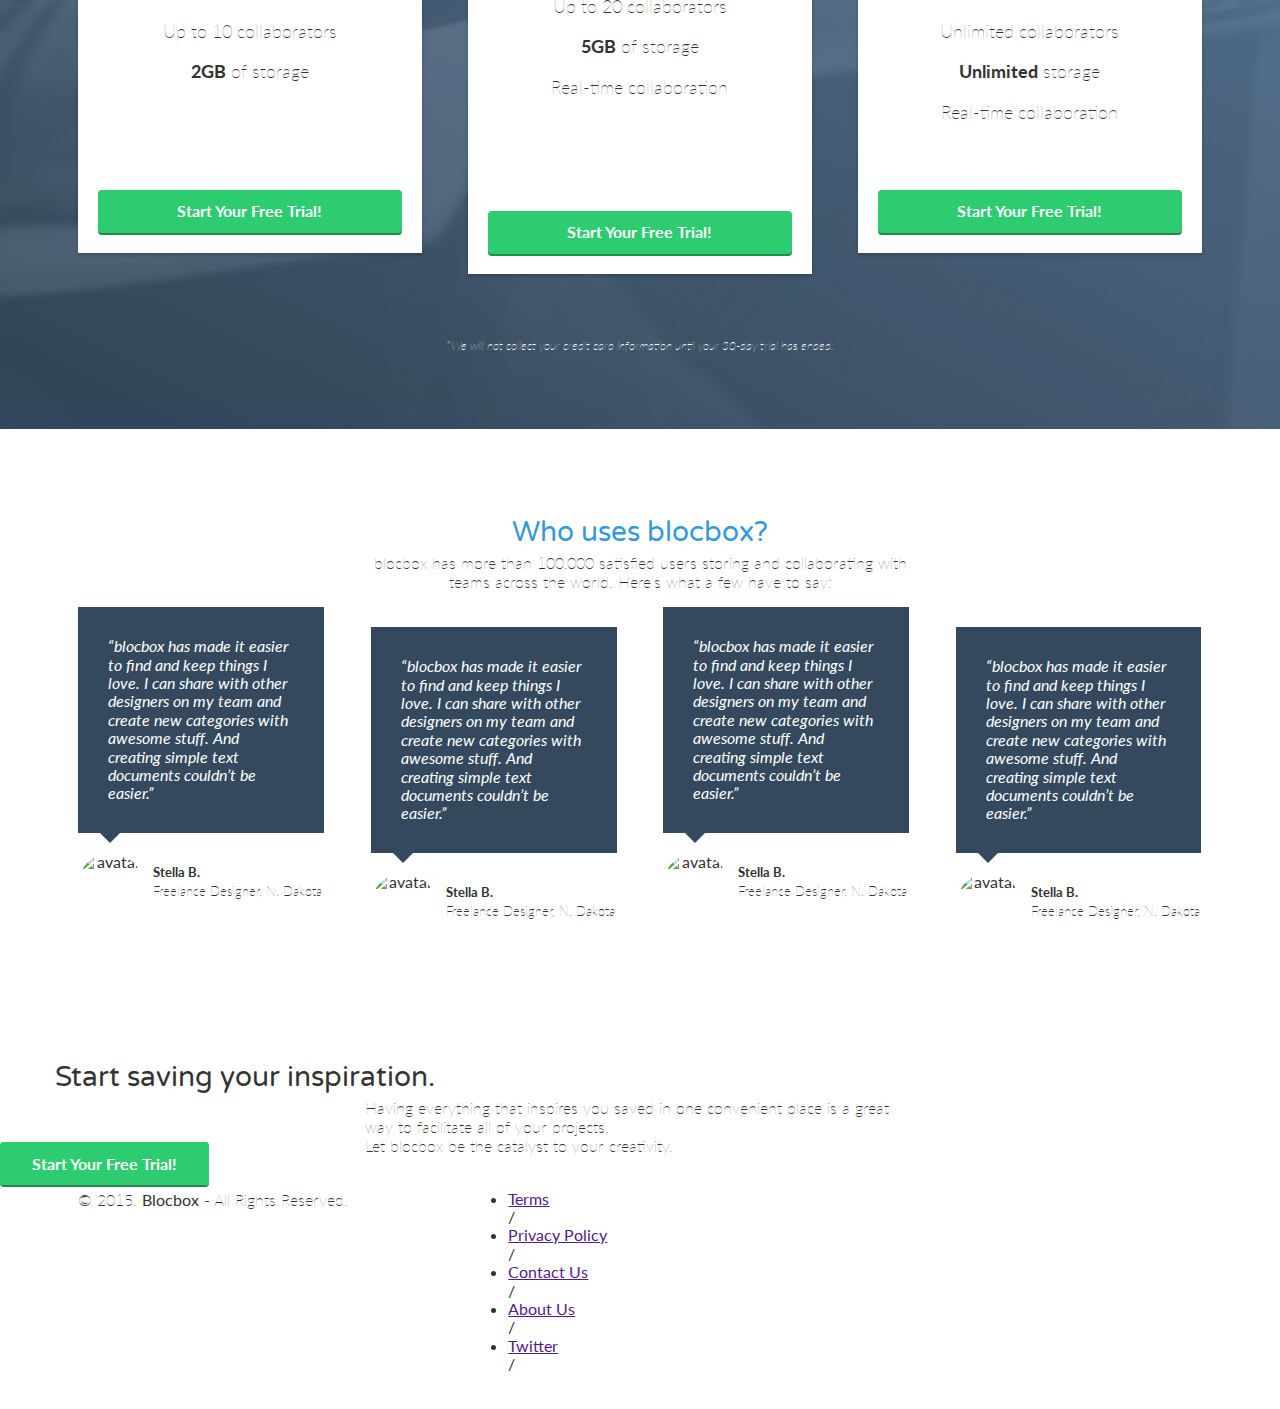
==== commit c4085a1a: "Paragraph edit" ====
--- a/index.html
+++ b/index.html
@@ -65,7 +65,7 @@
 <section class="pricing">
   <div class="container">
     <h2>How much does blocbox cost?</h2>
-    <p>We have many options to fit your needs. It’s free to try out for 30 days*, and you can always change your plan once you signed up. Here are the different features of each plan:</p>
+    <p class="heading">We have many options to fit your needs. It’s free to try out for 30 days*, and you can always change your plan once you signed up. Here are the different features of each plan:</p>
   </div>
   <ul class="container">
     <li class="one-third">
@@ -116,7 +116,7 @@
 <section class="testimonials">
   <div class="container">
     <h2>Who uses blocbox?</h2>
-    <p>blocbox has more than 100,000 satisfied users storing and collaborating with teams across the world. Here’s what a few have to say:</p>
+    <p class="heading">blocbox has more than 100,000 satisfied users storing and collaborating with teams across the world. Here’s what a few have to say:</p>
   </div>
   <ul class="container">
     <li class="one-fourth">
@@ -146,7 +146,7 @@
 <section class="call-to-action">
   <div class="container">
     <h2>Start saving your inspiration.</h2>
-    <p>Having everything that inspires you saved in one convenient place is a great way to facilitate all of your projects. <br/>Let blocbox be the catalyst to your creativity.</p>
+    <p class="heading">Having everything that inspires you saved in one convenient place is a great way to facilitate all of your projects. <br/>Let blocbox be the catalyst to your creativity.</p>
   </div>
   <a href="signup.html" class="btn">Start Your Free Trial!</a>
 </section>
--- a/css/style.css
+++ b/css/style.css
@@ -52,7 +52,7 @@
   header .account {
     text-align: center;
   }
-    header .account ul {
+  header .account ul {
       float: none;
     }
 }
@@ -69,8 +69,13 @@
   header .account {
     text-align: left;
   }
-    header .account ul {
+  header .account ul {
       float: right;
+    }
+.heading {
+      margin: 0 auto;
+      position: relative;
+      width: 550px;
     }
 }
 @media (min-width: 992px) {
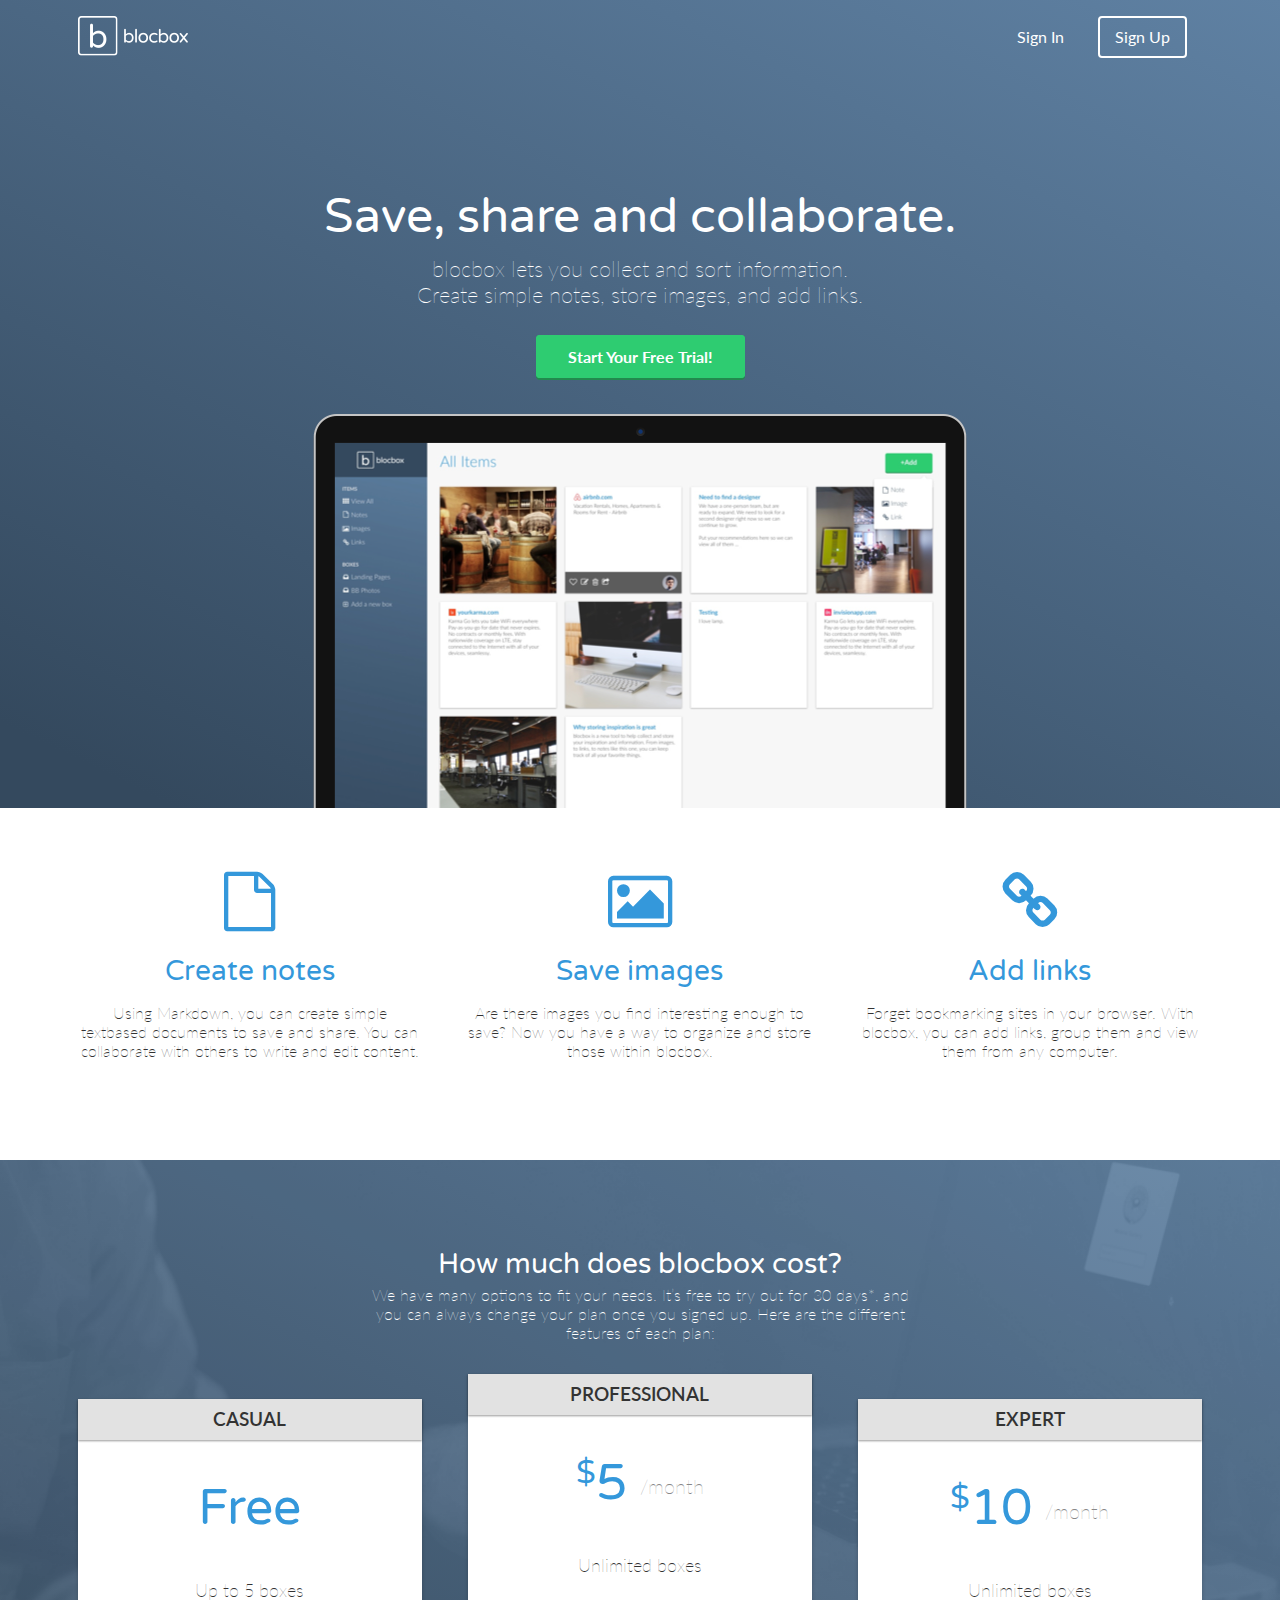
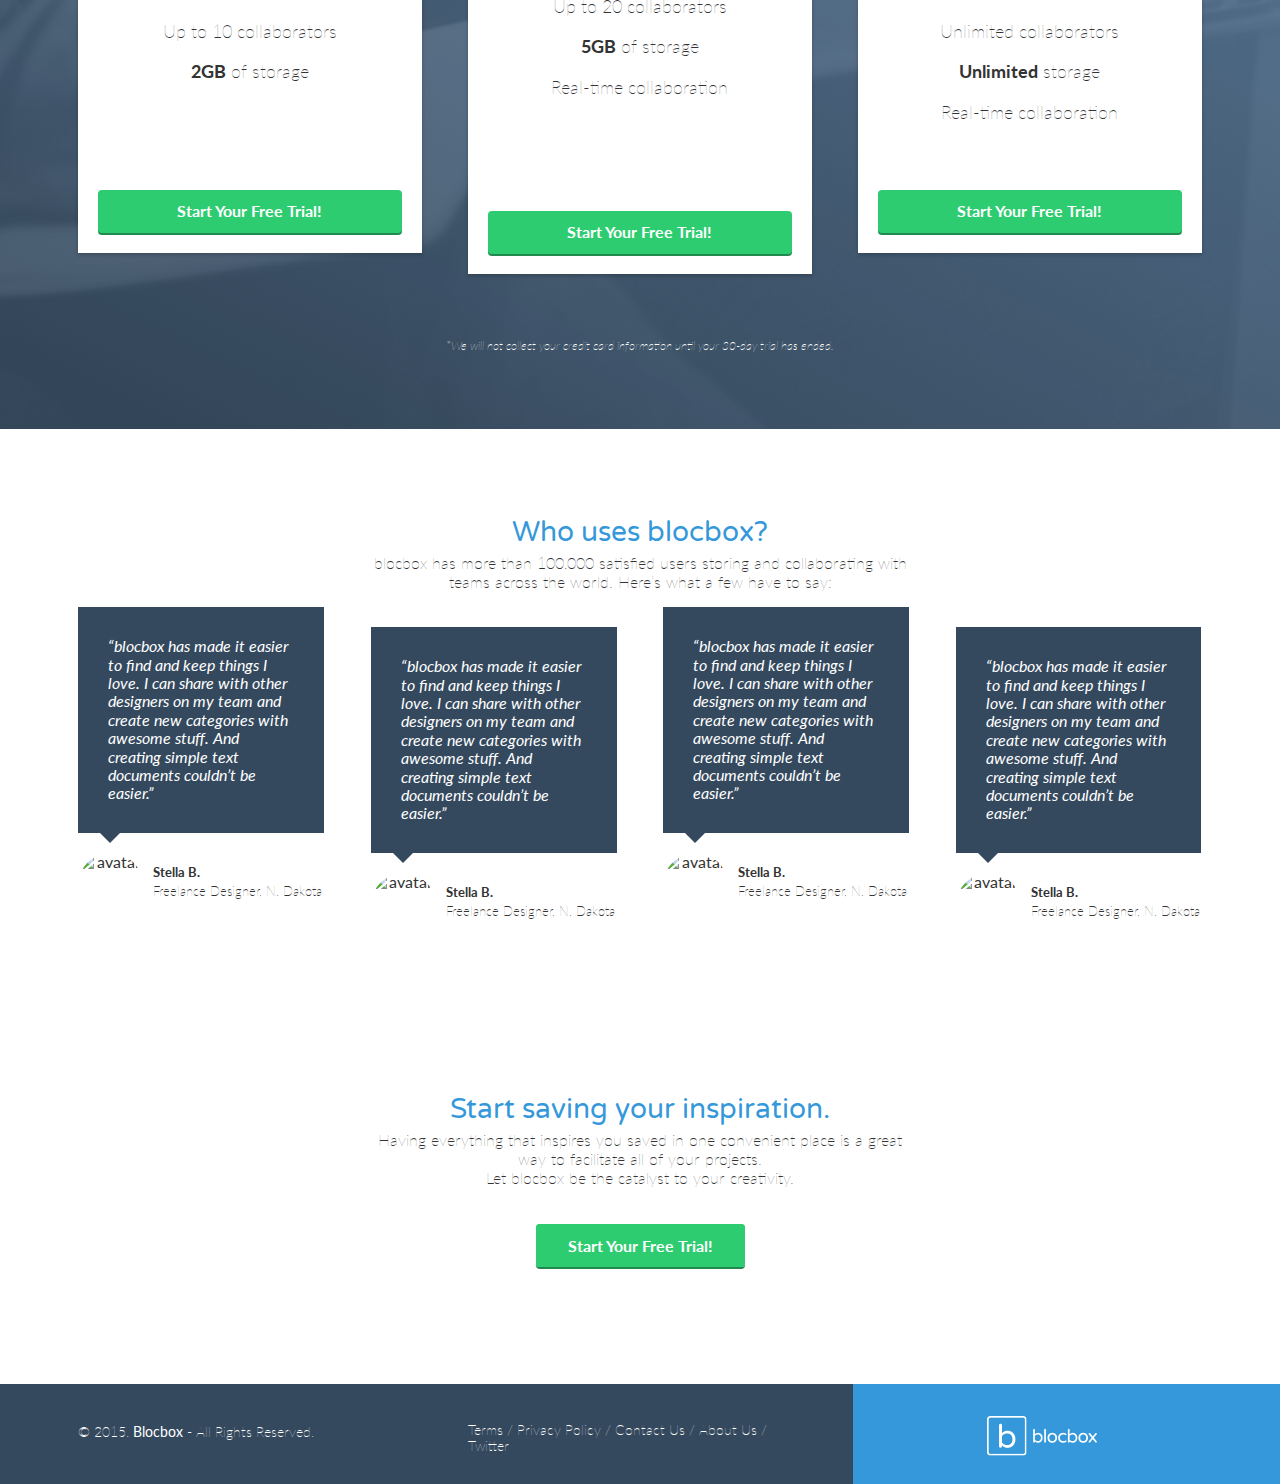
==== commit 215f2be0: "Checkpoint 31 completed" ====
--- a/index.html
+++ b/index.html
@@ -164,7 +164,7 @@
         <li><a href="">Privacy Policy</a></li> /
         <li><a href="">Contact Us</a></li> /
         <li><a href="">About Us</a></li> /
-        <li><a href="">Twitter</a></li> /
+        <li><a href="">Twitter</a></li> 
       </ul>
     </nav>
     <div class="right-footer-block one-third">
--- a/css/style.css
+++ b/css/style.css
@@ -324,3 +324,65 @@
 .stagger {
   padding-top: 20px;
 }
+
+/* CALL TO ACTION */
+.call-to-action {
+  padding: 2em 0 8em;
+  text-align: center;
+}
+.call-to-action h2 {
+  color: #3498db;
+}
+.call-to-action p {
+  margin-bottom: 50px;
+}
+
+/* FOOTER */
+footer {
+  background-color: #34495e;
+  background-image: linear-gradient(to top, #3498DB 0%, #3498DB 50%, #34495E 50%, #34495E 100%);
+  color: #fff;
+  height: 150px;
+  position: relative;
+  overflow: hidden;
+  z-index: 0;
+}
+footer p, footer nav ul {
+  font-size: 14px;
+  font-weight: 100;
+  text-align: center;
+  margin: 10px auto 0;
+}
+footer nav ul li {
+  list-style-type: none;
+  display: inline;
+}
+footer nav ul li a {
+  color: #fff;
+  text-decoration: none;
+}
+footer .right-footer-block {
+  background-color: transparent;
+}
+footer .logo {
+  padding: 2.35em 0;
+  margin: 0 auto;
+  display: block;
+}
+@media (min-width: 992px) {
+  footer {
+    background-color: #3498db;
+    background-image: linear-gradient(to left, #3498DB 0%, #3498DB 33.33337%, #34495E 33.33337%, #34495E 100%);
+    height: 100px;
+  }
+  footer p, footer nav ul {
+    padding: 2em 0;
+    text-align: left;
+  }
+  footer .right-footer-block {
+    background-color: #3498db;
+  }
+  footer .logo {
+    padding: 2em 0 2em 1.5em;
+  }
+}
